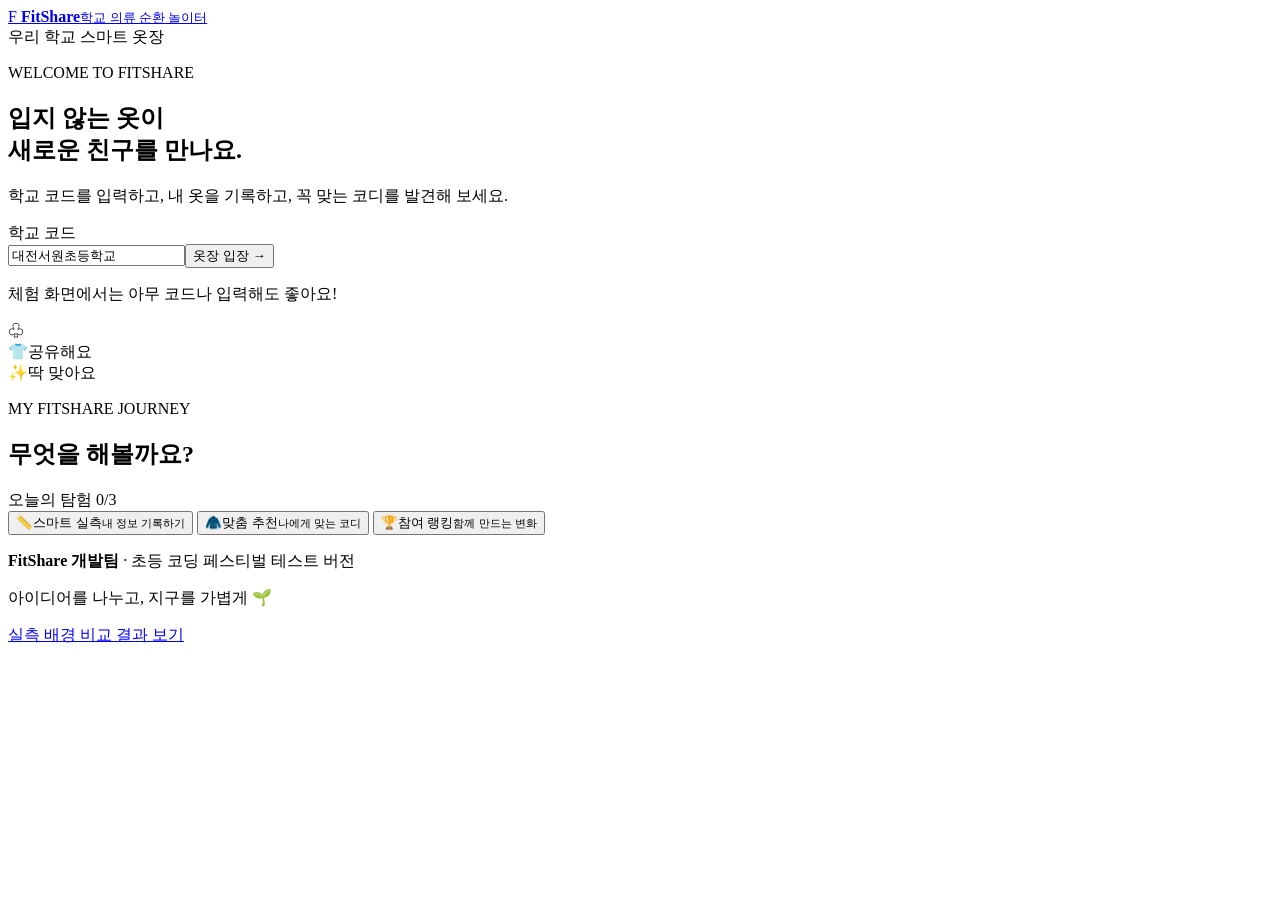
==== index.html @ ef22b312 "feat: run the FitShare API on Vercel with Redis/Blob storage - api/index.py: Vercel entry that reuse" ====
<!doctype html>
<html lang="ko">
  <head>
    <meta charset="UTF-8" />
    <meta name="viewport" content="width=device-width, initial-scale=1.0" />
    <meta name="description" content="학교 의류 자원 순환을 돕는 FitShare 공통 화면" />
    <title>FitShare | 함께 입고, 함께 나누는 스마트 옷장</title>
    <link rel="stylesheet" href="css/styles.css?v=auth-2" />
    <link rel="stylesheet" href="css/measurement.css?v=school-closet-2" />
    <script src="/js/vercel-fetch.js"></script>
  </head>
  <body>
    <div class="app-shell">
      <header class="site-header">
        <a class="brand" href="index.html" aria-label="FitShare 홈">
          <span class="brand-mark" aria-hidden="true">F</span>
          <span><strong>FitShare</strong><small>학교 의류 순환 놀이터</small></span>
        </a>
        <div class="header-badge"><span class="status-dot"></span> 우리 학교 스마트 옷장</div>
        <div id="user-box" class="user-box" hidden><button id="user-name" class="user-name" type="button" title="내페이지 열기" hidden></button><button id="logout-button" type="button">로그아웃</button></div>
      </header>

      <section id="auth-panel" class="auth-panel" aria-labelledby="auth-title" hidden>
        <p class="eyebrow">WELCOME TO FITSHARE</p>
        <h1 id="auth-title">먼저 로그인해 주세요</h1>
        <p class="auth-help">옷을 올리고, 예약하고, 점수를 주고받으려면 내 계정이 필요해요. 처음이면 회원가입을 눌러 주세요.</p>
        <div class="auth-tabs" role="tablist">
          <button id="auth-tab-login" type="button" role="tab" aria-selected="true">로그인</button>
          <button id="auth-tab-signup" type="button" role="tab" aria-selected="false">회원가입</button>
        </div>
        <form id="auth-form" autocomplete="on">
          <label>아이디<input id="auth-username" name="username" maxlength="200" autocomplete="username" placeholder="아이디 (아무 글자나 OK)" required></label>
          <label id="auth-name-row" hidden>이름(별명)<input id="auth-name" name="name" maxlength="200" autocomplete="nickname" placeholder="친구들에게 보이는 이름"></label>
          <label id="auth-role-row" hidden>계정 종류<select id="auth-role" name="role"><option value="student">학생</option><option value="teacher">선생님</option></select></label>
          <label id="auth-teacher-code-row" hidden>선생님 인증 코드<input id="auth-teacher-code" name="teacherCode" type="password" maxlength="200" autocomplete="off" placeholder="선생님 인증 코드를 입력해 주세요"></label>
          <label>비밀번호<input id="auth-password" name="password" type="password" maxlength="200" autocomplete="current-password" placeholder="비밀번호" required></label>
          <button id="auth-submit" class="primary-action" type="submit">로그인</button>
          <p id="auth-message" class="auth-message" role="status" aria-live="polite"></p>
        </form>
      </section>

      <main id="app-main">
        <section class="hero" aria-labelledby="hero-title">
          <div class="hero-copy">
            <p class="eyebrow">WELCOME TO FITSHARE</p>
            <h1 id="hero-title">입지 않는 옷이<br /><span>새로운 친구</span>를 만나요.</h1>
            <p class="hero-text">학교 코드를 입력하고, 내 옷을 기록하고, 꼭 맞는 코디를 발견해 보세요.</p>
            <div class="school-entry" aria-label="학교 스마트 옷장 입장">
              <label for="school-code">학교 코드</label>
              <div class="entry-row"><input id="school-code" value="대전서원초등학교" maxlength="30" autocomplete="off" placeholder="예: 대전서원초등학교" /><button id="enter-button" type="button">옷장 입장 <span aria-hidden="true">→</span></button></div>
              <p id="entry-message" class="helper-text" role="status" aria-live="polite">체험 화면에서는 아무 코드나 입력해도 좋아요!</p>
              <a id="entry-action" class="entry-action" href="measure/register.html" hidden>옷 등록 시작하기 <span aria-hidden="true">→</span></a>
            </div>
          </div>
          <div class="hero-art" aria-hidden="true"><div class="sun"></div><div class="hanger">♧</div><div class="floating-card card-one">👕<span>공유해요</span></div><div class="floating-card card-two">✨<span>딱 맞아요</span></div></div>
        </section>

        <section id="school-closet" class="school-closet" aria-labelledby="school-closet-title" hidden>
          <div class="school-closet-heading">
            <div><p class="eyebrow">SCHOOL CLOSET</p><h2 id="school-closet-title">우리 학교에 등록된 옷</h2></div>
            <a href="measure/register.html">옷 등록하기 <span aria-hidden="true">→</span></a>
          </div>
          <p id="school-closet-status" class="school-closet-status" role="status" aria-live="polite">등록한 옷을 불러오고 있어요.</p>
          <div id="school-closet-list" class="school-closet-list"></div>
          <nav id="school-closet-pages" class="closet-pagination" aria-label="옷장 페이지"></nav>
        </section>

        <section class="workspace" aria-labelledby="workspace-title">
          <div class="section-heading"><div><p class="eyebrow">MY FITSHARE JOURNEY</p><h2 id="workspace-title">무엇을 해볼까요?</h2></div><span class="progress-pill">오늘의 탐험 0/3</span></div>
          <nav class="tabs" aria-label="FitShare 기능 선택">
            <button class="tab is-active" data-tab="measurement" type="button"><span class="tab-icon">📏</span><span>스마트 실측<small>내 정보 기록하기</small></span></button>
            <button class="tab" data-tab="recommendation" type="button"><span class="tab-icon">🧥</span><span>맞춤 추천<small>나에게 맞는 코디</small></span></button>
            <button class="tab" data-tab="ranking" type="button"><span class="tab-icon">🏆</span><span>참여 랭킹<small>함께 만드는 변화</small></span></button>
          </nav>
          <div id="module-root" class="module-root" tabindex="-1" aria-live="polite"></div>
        </section>
      </main>

      <footer class="site-footer"><p><strong>FitShare 개발팀</strong> · 초등 코딩 페스티벌 테스트 버전</p><p>아이디어를 나누고, 지구를 가볍게 🌱</p><p><a href="measure-dataset.html">실측 배경 비교 결과 보기</a></p></footer>
    </div>
    <script type="module" src="js/app.js?v=profile-2"></script>
  </body>
</html>
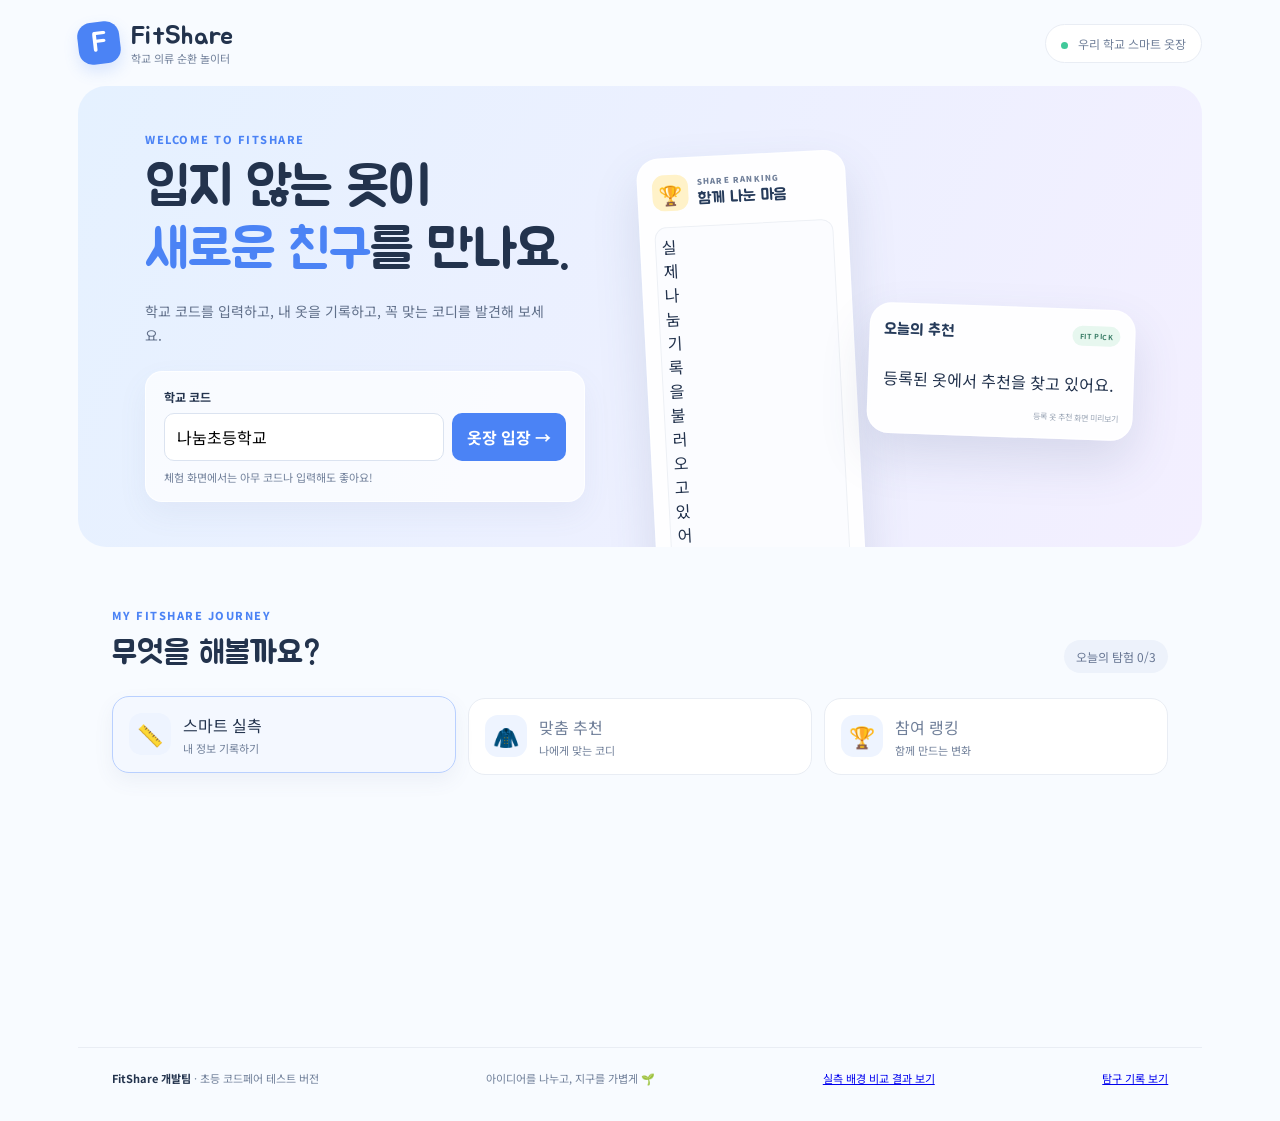
==== commit 8ed08bee: "Merge yunchae updates while preserving Vercel integrations" ====
--- a/index.html
+++ b/index.html
@@ -5,8 +5,8 @@
     <meta name="viewport" content="width=device-width, initial-scale=1.0" />
     <meta name="description" content="학교 의류 자원 순환을 돕는 FitShare 공통 화면" />
     <title>FitShare | 함께 입고, 함께 나누는 스마트 옷장</title>
-    <link rel="stylesheet" href="css/styles.css?v=auth-2" />
-    <link rel="stylesheet" href="css/measurement.css?v=school-closet-2" />
+    <link rel="stylesheet" href="css/styles.css?v=hero-live-3" />
+    <link rel="stylesheet" href="css/measurement.css?v=garment-codes-1" />
     <script src="/js/vercel-fetch.js"></script>
   </head>
   <body>
@@ -17,7 +17,7 @@
           <span><strong>FitShare</strong><small>학교 의류 순환 놀이터</small></span>
         </a>
         <div class="header-badge"><span class="status-dot"></span> 우리 학교 스마트 옷장</div>
-        <div id="user-box" class="user-box" hidden><button id="user-name" class="user-name" type="button" title="내페이지 열기" hidden></button><button id="logout-button" type="button">로그아웃</button></div>
+        <div id="user-box" class="user-box" hidden><button id="today-sharing-button" class="today-sharing-nav" type="button" hidden>📦 오늘의 나눔</button><button id="user-name" class="user-name" type="button" title="내페이지 열기" hidden></button><button id="logout-button" type="button">로그아웃</button></div>
       </header>
 
       <section id="auth-panel" class="auth-panel" aria-labelledby="auth-title" hidden>
@@ -47,18 +47,37 @@
             <p class="hero-text">학교 코드를 입력하고, 내 옷을 기록하고, 꼭 맞는 코디를 발견해 보세요.</p>
             <div class="school-entry" aria-label="학교 스마트 옷장 입장">
               <label for="school-code">학교 코드</label>
-              <div class="entry-row"><input id="school-code" value="대전서원초등학교" maxlength="30" autocomplete="off" placeholder="예: 대전서원초등학교" /><button id="enter-button" type="button">옷장 입장 <span aria-hidden="true">→</span></button></div>
+              <div class="entry-row"><input id="school-code" value="나눔초등학교" maxlength="30" autocomplete="off" placeholder="예: 나눔초등학교" /><button id="enter-button" type="button">옷장 입장 <span aria-hidden="true">→</span></button></div>
               <p id="entry-message" class="helper-text" role="status" aria-live="polite">체험 화면에서는 아무 코드나 입력해도 좋아요!</p>
               <a id="entry-action" class="entry-action" href="measure/register.html" hidden>옷 등록 시작하기 <span aria-hidden="true">→</span></a>
             </div>
           </div>
-          <div class="hero-art" aria-hidden="true"><div class="sun"></div><div class="hanger">♧</div><div class="floating-card card-one">👕<span>공유해요</span></div><div class="floating-card card-two">✨<span>딱 맞아요</span></div></div>
+          <div class="hero-art" aria-label="참여 랭킹과 추천 옷 미리보기">
+            <a class="hero-preview-link" href="#workspace-title" data-open-tab="ranking" aria-label="함께 나눈 마음 랭킹 페이지 열기">
+            <section class="hero-ranking-preview" aria-label="실제 참여 랭킹">
+              <div class="hero-preview-heading"><span class="hero-preview-icon" aria-hidden="true">🏆</span><div><p>SHARE RANKING</p><h2>함께 나눈 마음</h2></div></div>
+              <ol class="hero-rank-list" id="hero-rank-list" aria-live="polite" aria-busy="true"><li>&#49892;&#51228; &#45208;&#45588; &#44592;&#47197;&#51012; &#48520;&#47084;&#50724;&#44256; &#51080;&#50612;&#50836;.</li></ol>
+              <span class="hero-preview-note">랭킹 화면 미리보기</span>
+            </section>
+            </a>
+            <a class="hero-preview-link" href="#workspace-title" data-open-tab="recommendation" aria-label="오늘의 추천 페이지 열기">
+            <section class="hero-garment-preview" aria-label="실제 등록 옷 추천">
+              <div class="hero-garment-heading"><span>오늘의 추천</span><b>FIT PICK</b></div>
+              <div class="hero-garment-list" id="hero-garment-list" aria-label="세로로 나열한 추천 옷" aria-live="polite" aria-busy="true"><p>&#46321;&#47197;&#46108; &#50743;&#50640;&#49436; &#52628;&#52380;&#51012; &#52286;&#44256; &#51080;&#50612;&#50836;.</p></div>
+              <span class="hero-preview-note">등록 옷 추천 화면 미리보기</span>
+            </section>
+            </a>
+          </div>
         </section>
 
         <section id="school-closet" class="school-closet" aria-labelledby="school-closet-title" hidden>
           <div class="school-closet-heading">
             <div><p class="eyebrow">SCHOOL CLOSET</p><h2 id="school-closet-title">우리 학교에 등록된 옷</h2></div>
             <a href="measure/register.html">옷 등록하기 <span aria-hidden="true">→</span></a>
+          </div>
+          <div class="school-closet-filters" role="group" aria-label="옷장 보기 방식">
+            <button type="button" data-closet-filter="available" aria-pressed="false">나눔 가능한 옷만 보기</button>
+            <button type="button" data-closet-filter="all" aria-pressed="true">모두 보기</button>
           </div>
           <p id="school-closet-status" class="school-closet-status" role="status" aria-live="polite">등록한 옷을 불러오고 있어요.</p>
           <div id="school-closet-list" class="school-closet-list"></div>
@@ -76,8 +95,8 @@
         </section>
       </main>
 
-      <footer class="site-footer"><p><strong>FitShare 개발팀</strong> · 초등 코딩 페스티벌 테스트 버전</p><p>아이디어를 나누고, 지구를 가볍게 🌱</p><p><a href="measure-dataset.html">실측 배경 비교 결과 보기</a></p></footer>
+      <footer class="site-footer"><p><strong>FitShare 개발팀</strong> · 초등 코드페어 테스트 버전</p><p>아이디어를 나누고, 지구를 가볍게 🌱</p><p><a href="measure-dataset.html">실측 배경 비교 결과 보기</a></p><p><a href="docs/index.html">탐구 기록 보기</a></p></footer>
     </div>
-    <script type="module" src="js/app.js?v=profile-2"></script>
+    <script type="module" src="js/app.js?v=garment-codes-3"></script>
   </body>
 </html>
--- a/css/styles.css
+++ b/css/styles.css
@@ -0,0 +1,180 @@
+@import url('https://fonts.googleapis.com/css2?family=Jua&family=Noto+Sans+KR:wght@400;500;700;800&display=swap');
+
+:root { --ink:#23334d; --muted:#71809a; --blue:#4b83f5; --mint:#c9f5e8; --yellow:#ffe29a; --lavender:#e5ddff; --line:#e9edf4; --white:#fff; }
+* { box-sizing:border-box; }
+body { margin:0; color:var(--ink); background:#f8fbff; font-family:'Noto Sans KR',sans-serif; }
+button,input { font:inherit; }
+button { cursor:pointer; }
+.app-shell { max-width:1180px; margin:0 auto; padding:0 28px; }
+.site-header { height:86px; display:flex; align-items:center; justify-content:space-between; }
+.brand { display:flex; gap:11px; align-items:center; color:var(--ink); text-decoration:none; }
+.brand-mark { display:grid; place-items:center; width:42px; height:42px; border-radius:14px; color:#fff; background:var(--blue); font:28px 'Jua'; transform:rotate(-7deg); box-shadow:0 7px 15px #4b83f52e; }
+.brand strong { display:block; font:26px 'Jua'; letter-spacing:.3px; }.brand small { display:block; color:var(--muted); font-size:11px; margin-top:-3px; }
+.header-badge { padding:10px 15px; border:1px solid var(--line); border-radius:999px; color:var(--muted); background:#fff; font-size:12px; }.status-dot { display:inline-block; width:7px; height:7px; margin-right:7px; border-radius:50%; background:#41c99a; }
+.hero { display:grid; grid-template-columns:1.06fr .94fr; min-height:430px; align-items:center; padding:45px 6%; overflow:hidden; border-radius:28px; background:linear-gradient(115deg,#e5f1ff,#f3efff); }
+.eyebrow { margin:0 0 10px; color:var(--blue); font-size:11px; font-weight:800; letter-spacing:1.5px; }.hero h1 { margin:0; font:54px/1.16 'Jua'; letter-spacing:-1px; }.hero h1 span { color:var(--blue); }.hero-text { max-width:400px; margin:18px 0 23px; color:#61708a; line-height:1.7; font-size:14px; }
+.school-entry { max-width:440px; padding:16px 18px; border:1px solid #ffffffcc; border-radius:17px; background:#ffffffb8; box-shadow:0 12px 30px #6678a212; }.school-entry label { display:block; margin-bottom:8px; font-size:12px; font-weight:700; }.entry-row { display:flex; gap:8px; }.entry-row input { min-width:0; flex:1; border:1px solid #dbe3f0; border-radius:10px; padding:11px 12px; outline-color:var(--blue); background:#fff; }.entry-row button { border:0; border-radius:10px; padding:0 15px; color:#fff; background:var(--blue); font-weight:700; }.helper-text { margin:8px 0 0; color:var(--muted); font-size:11px; }
+.hero-art { position:relative; height:300px; }.sun { position:absolute; right:15%; top:9%; width:205px; height:205px; border-radius:50%; background:var(--yellow); }.hanger { position:absolute; z-index:1; right:23%; top:19%; color:#506a92; font-size:180px; line-height:1; transform:rotate(12deg); }.floating-card { position:absolute; z-index:2; display:flex; gap:8px; align-items:center; padding:11px 15px; border-radius:14px; background:#fff; box-shadow:0 12px 24px #52658c2e; font-size:21px; }.floating-card span { color:var(--ink); font-size:12px; font-weight:700; }.card-one { top:19%; left:4%; transform:rotate(-8deg); }.card-two { right:3%; bottom:15%; transform:rotate(7deg); }
+.workspace { padding:60px 3% 45px; }.section-heading { display:flex; justify-content:space-between; align-items:end; }.section-heading h2 { margin:0; font:32px 'Jua'; }.progress-pill { padding:8px 12px; border-radius:999px; color:#677693; background:#edf2fb; font-size:12px; }.tabs { display:grid; grid-template-columns:repeat(3,1fr); gap:12px; margin:25px 0 17px; }.tab { display:flex; gap:12px; align-items:center; text-align:left; padding:16px; border:1px solid var(--line); border-radius:17px; color:var(--muted); background:#fff; transition:.2s; }.tab:hover,.tab.is-active { border-color:#b9d0ff; color:var(--ink); box-shadow:0 8px 20px #52658c12; transform:translateY(-2px); }.tab.is-active { background:#f4f8ff; }.tab-icon { display:grid; place-items:center; width:42px; height:42px; border-radius:13px; background:#eef4ff; font-size:21px; }.tab small { display:block; margin-top:3px; color:var(--muted); font-size:11px; font-weight:400; }.module-root { min-height:210px; }.module-card { display:flex; align-items:center; gap:22px; padding:28px; border-radius:20px; background:#fff; border:1px solid var(--line); }.module-emoji { display:grid; place-items:center; flex:none; width:70px; height:70px; border-radius:22px; font-size:34px; background:var(--mint); }.module-card h3 { margin:0 0 7px; font:24px 'Jua'; }.module-card p { margin:0; color:var(--muted); font-size:13px; line-height:1.65; }.module-tag { display:inline-block; margin-top:13px; padding:5px 9px; border-radius:7px; color:#438772; background:#e9faf5; font-size:11px; font-weight:700; }
+.site-footer { display:flex; justify-content:space-between; padding:22px 3% 35px; border-top:1px solid var(--line); color:var(--muted); font-size:11px; }.site-footer p { margin:0; }.site-footer strong { color:var(--ink); }
+.recommendation-panel { padding:24px; border:1px solid var(--line); border-radius:20px; background:#fff; }.recommendation-intro { display:flex; align-items:center; gap:18px; }.recommendation-intro .module-emoji { width:60px; height:60px; }.recommendation-intro h3 { margin:0 0 5px; font:24px 'Jua'; }.recommendation-intro p { margin:0; color:var(--muted); font-size:13px; line-height:1.5; }.recommendation-filters { display:grid; grid-template-columns:repeat(4,1fr); gap:10px; margin:23px 0 21px; padding:15px; border-radius:14px; background:#f7f9fd; }.recommendation-filters label { color:var(--muted); font-size:11px; font-weight:700; }.recommendation-filters select { display:block; width:100%; margin-top:6px; padding:9px 8px; border:1px solid #dce5f2; border-radius:9px; color:var(--ink); background:#fff; font-size:12px; }.recommendation-heading { display:flex; align-items:baseline; justify-content:space-between; margin-bottom:11px; }.recommendation-heading h4 { margin:0; font:19px 'Jua'; }.recommendation-heading h4 span { color:var(--blue); font:12px 'Noto Sans KR'; }.recommendation-heading p { margin:0; color:var(--muted); font-size:11px; }.recommendation-list { display:grid; grid-template-columns:repeat(3,1fr); gap:10px; }.recommendation-card { display:flex; flex-direction:column; padding:14px; border:1px solid #edf0f5; border-radius:15px; background:#fbfcff; }.clothing-icon { display:grid; place-items:center; width:50px; height:50px; margin-bottom:10px; border-radius:15px; background:var(--lavender); font-size:27px; }.clothing-title { display:flex; align-items:start; justify-content:space-between; gap:5px; }.clothing-title h5 { margin:0; font-size:13px; line-height:1.35; }.match-score { flex:none; padding:3px 6px; border-radius:6px; color:#427a68; background:#e4f8f0; font-size:10px; font-weight:800; }.clothing-info p { min-height:34px; margin:6px 0; color:var(--muted); font-size:11px; line-height:1.5; }.reason-list { display:flex; flex-direction:column; gap:3px; min-height:34px; color:#5685a7; font-size:10px; }.save-button { width:100%; margin-top:10px; padding:8px 5px; border:1px solid #c7d7f6; border-radius:8px; color:var(--blue); background:#fff; font-size:11px; font-weight:700; }.save-button.is-saved { border-color:#bfe8da; color:#368c71; background:#effbf7; }
+@media (max-width:700px) { .app-shell { padding:0 16px; }.site-header { height:72px; }.header-badge { display:none; }.hero { grid-template-columns:1fr; min-height:0; padding:35px 22px 25px; }.hero h1 { font-size:42px; }.hero-art { height:150px; margin-top:12px; }.sun { width:130px; height:130px; right:22%; }.hanger { top:0; right:28%; font-size:120px; }.floating-card { padding:8px 10px; font-size:16px; }.floating-card span { font-size:10px; }.card-one { top:10%; }.card-two { bottom:5%; }.workspace { padding:42px 0 28px; }.section-heading h2 { font-size:27px; }.tabs { gap:7px; }.tab { flex-direction:column; align-items:flex-start; padding:11px 8px; gap:7px; }.tab-icon { width:34px; height:34px; font-size:17px; }.tab span:last-child { font-size:12px; }.tab small { font-size:9px; }.module-card { align-items:flex-start; gap:13px; padding:20px; }.module-emoji { width:52px; height:52px; border-radius:16px; font-size:25px; }.module-card h3 { font-size:20px; }.module-card p { font-size:12px; }.site-footer { display:block; line-height:1.8; }.recommendation-panel { padding:16px; }.recommendation-intro { gap:11px; }.recommendation-intro .module-emoji { width:48px; height:48px; border-radius:15px; font-size:24px; }.recommendation-intro h3 { font-size:20px; }.recommendation-intro p { font-size:11px; }.recommendation-filters { grid-template-columns:repeat(2,1fr); margin:17px 0; padding:11px; }.recommendation-heading { display:block; }.recommendation-heading p { margin-top:4px; }.recommendation-list { grid-template-columns:1fr; }.recommendation-card { flex-direction:row; gap:11px; }.clothing-icon { flex:none; margin:0; }.clothing-info { min-width:0; flex:1; }.clothing-info p { min-height:0; }.reason-list { min-height:0; } }
+
+/* 학교에 입장하면 모듈을 바로 볼 수 있게 소개 영역을 줄입니다. */
+.app-shell.is-entered .hero { min-height:250px; padding-top:28px; padding-bottom:28px; }
+.app-shell.is-entered .hero-art { display:none; }
+.entry-action { display:inline-flex; align-items:center; gap:8px; margin-top:8px; padding:11px 15px; border-radius:10px; color:#fff; background:var(--blue); text-decoration:none; font-size:13px; font-weight:800; }
+.entry-action[hidden] { display:none; }
+.entry-action:hover { background:#356de3; }
+.recommendation-filters { grid-template-columns:repeat(5,1fr); }
+.recommendation-empty { margin:0; padding:28px 12px; border-radius:12px; color:var(--muted); background:#f7f9fd; text-align:center; font-size:12px; }
+@media (max-width:700px) { .recommendation-filters { grid-template-columns:repeat(2,1fr); } }
+
+.user-box { display:flex; align-items:center; gap:8px; font-size:13px; font-weight:800; }
+.user-box[hidden] { display:none; }
+.user-box button { border:1px solid #dbe3f0; border-radius:999px; padding:6px 12px; background:#fff; font-weight:700; cursor:pointer; }
+.auth-panel { max-width:440px; margin:40px auto; padding:28px 24px; border:1px solid #dbe3f0; border-radius:20px; background:#fff; box-shadow:0 12px 30px #6678a212; }
+.auth-panel[hidden] { display:none; }
+.auth-panel h1 { margin:4px 0 8px; font-size:26px; }
+.auth-help { margin:0 0 16px; color:var(--muted); font-size:13px; }
+.auth-tabs { display:flex; gap:6px; margin-bottom:14px; }
+.auth-tabs button { flex:1; border:1px solid #dbe3f0; border-radius:10px; padding:10px; background:#f4f7fc; font-weight:800; cursor:pointer; }
+.auth-tabs button[aria-selected="true"] { color:#fff; background:var(--blue); border-color:var(--blue); }
+#auth-form { display:flex; flex-direction:column; gap:12px; }
+#auth-form label { display:flex; flex-direction:column; gap:5px; font-size:12px; font-weight:700; }
+#auth-form label[hidden] { display:none; }
+#auth-form input { border:1px solid #dbe3f0; border-radius:10px; padding:11px 12px; font-size:14px; outline-color:var(--blue); }
+#auth-form .primary-action { border:0; border-radius:10px; padding:12px; color:#fff; background:var(--blue); font-weight:800; cursor:pointer; }
+.auth-message { min-height:1.2em; margin:0; color:#368c71; font-size:12px; font-weight:700; }
+.auth-message.is-error { color:#c0392b; }
+.user-name { border:0; background:none; color:var(--ink); font-size:13px; font-weight:800; cursor:pointer; text-decoration:underline dotted; }
+.user-name[hidden] { display:none; }
+.recommendation-card .clothing-icon { display:block; width:100%; height:180px; flex:none; margin:0 0 14px; overflow:hidden; border-radius:12px; background:#f0f2f5; }
+.recommendation-card .clothing-photo { display:block; width:100%; height:100%; object-fit:contain; }
+.recommendation-card .clothing-info { display:flex; flex:1; flex-direction:column; min-width:0; }
+.recommendation-card .clothing-title h5 { min-width:0; overflow-wrap:anywhere; }
+.recommendation-card .save-button { margin-top:auto; }
+.recommendation-card .reason-list { margin-bottom:12px; }
+.recommendation-heading { gap:10px; flex-wrap:wrap; }
+@media (max-width:700px) {
+  .recommendation-card .clothing-icon { width:88px; height:116px; margin:0; }
+  .recommendation-card .clothing-info { gap:4px; }
+}
+.recommendation-advanced { margin:0 0 20px; padding:14px; border:1px solid var(--line); border-radius:12px; }
+.recommendation-advanced summary { cursor:pointer; color:var(--ink); font-size:13px; font-weight:700; }
+.recommendation-advanced p, .outfit-section > p { color:var(--muted); font-size:12px; line-height:1.6; }
+.recommendation-filters input { display:block; width:100%; min-width:0; margin-top:6px; padding:9px 8px; border:1px solid #dce5f2; border-radius:9px; color:var(--ink); background:#fff; font-size:12px; }
+.recommendation-card.is-selected { border-color:var(--blue); box-shadow:0 0 0 2px #4b83f51a; }
+.outfit-select { width:100%; margin-top:auto; padding:10px 8px; border:0; border-radius:9px; color:#fff; background:var(--blue); font-size:12px; font-weight:700; }
+.outfit-select[aria-pressed="true"] { background:#264fa8; }
+.recommendation-card .save-button { margin-top:8px; }
+.recommendation-card .recommendation-actions { display:grid; gap:10px; min-width:0; margin-top:auto; }
+.recommendation-card .recommendation-actions > button { width:100%; min-height:44px; margin:0; line-height:1.4; white-space:normal; overflow-wrap:anywhere; }
+.outfit-section { margin-top:28px; padding-top:22px; border-top:1px solid var(--line); }
+.outfit-section h4 { margin:0; font-size:18px; }
+.outfit-section .recommendation-filters { grid-template-columns:repeat(2,minmax(0,1fr)); }
+.outfit-list { display:grid; grid-template-columns:repeat(3,minmax(0,1fr)); gap:14px; }
+.outfit-card { min-width:0; padding:14px; border:1px solid var(--line); border-radius:14px; background:#fbfcff; }
+.outfit-card-title { display:flex; align-items:center; justify-content:space-between; gap:8px; margin-bottom:12px; }
+.outfit-card-title h5 { margin:0; font-size:13px; }
+.outfit-pair { display:grid; grid-template-columns:repeat(2,minmax(0,1fr)); gap:10px; margin-bottom:14px; }
+.outfit-pair figure { min-width:0; margin:0; }
+.outfit-pair img { display:block; width:100%; height:155px; object-fit:contain; border-radius:10px; background:#f0f2f5; }
+.outfit-pair figcaption { margin-top:8px; font-size:11px; overflow-wrap:anywhere; }
+.outfit-pair figcaption span, .outfit-pair figcaption small { display:block; margin-top:4px; color:var(--muted); }
+@media (max-width:900px) { .outfit-list { grid-template-columns:1fr; } }
+@media (max-width:700px) { .recommendation-advanced .recommendation-filters { padding:8px; }.outfit-section .recommendation-filters { grid-template-columns:1fr; } }
+.garment-metadata-grid { display:grid; grid-template-columns:repeat(auto-fit,minmax(145px,1fr)); gap:12px; margin:14px 0; }
+.garment-metadata-grid label { display:flex; flex-direction:column; gap:6px; min-width:0; color:var(--ink); font-size:13px; }
+.garment-metadata-grid select { width:100%; min-width:0; padding:10px; border:1px solid #dce5f2; border-radius:9px; color:var(--ink); background:#fff; }
+.metadata-source, .metadata-help { color:var(--muted); font-size:11px; line-height:1.6; }
+#registration-metadata fieldset, .closet-edit-fields section fieldset { display:flex; flex-wrap:wrap; gap:12px; padding:14px; border:1px solid var(--line); border-radius:10px; }
+#registration-metadata fieldset label, .closet-edit-fields section fieldset label { display:flex; flex-direction:row; align-items:center; gap:5px; }
+.closet-edit-fields > section { grid-column:1/-1; }
+#registration-metadata fieldset input[type="checkbox"], .closet-edit-fields section fieldset input[type="checkbox"] { width:18px; height:18px; min-height:0; padding:0; flex:none; accent-color:var(--blue); }
+.clothing-wishes { margin: 20px 0; padding: 20px; border: 1px solid #cfdbef; border-radius: 18px; background: #f7faff; overflow-wrap: anywhere; }
+.clothing-wishes h4 { margin-top: 0; }
+.clothing-wishes [data-wish-count] { color: #3167c8; font-size: .85em; }
+.clothing-wish { margin-top: 14px; padding: 16px; border-radius: 12px; background: white; border: 1px solid #dce5f4; }
+.clothing-wish-heading { display: flex; flex-wrap: wrap; gap: 12px; align-items: center; justify-content: space-between; }
+.clothing-wish .save-button { width: auto; padding: 8px 14px; }
+.clothing-wish-link { background: none; border: 0; padding: 6px 0; color: #2459b7; text-decoration: underline; cursor: pointer; font: inherit; }
+.clothing-wish ul { padding-left: 22px; }
+.virtual-tryon { width: min(1100px, calc(100% - 24px)); max-height: 94dvh; margin: auto; padding: 22px; border: 1px solid #d7e2f1; border-radius: 20px; color: #243950; background: #fff; overflow-y: auto; }
+.virtual-tryon::backdrop { background: #14243bcc; }
+.tryon-header { display: flex; align-items: center; justify-content: space-between; gap: 14px; }
+.tryon-header h3 { margin: 0; font-size: 22px; }
+.virtual-tryon p { line-height: 1.6; }
+.tryon-stage { position: relative; background: #142033; border-radius: 14px; overflow: hidden; }
+.tryon-stage canvas { display: block; width: 100%; height: min(49vh, 540px); object-fit: contain; }
+.tryon-stage [data-hint] { margin: 0; padding: 10px 12px; color: white; background: #172840; text-align: center; }
+.tryon-actions { display: flex; gap: 10px; flex-wrap: wrap; margin: 12px 0; }
+.virtual-tryon button { padding: 9px 14px; border: 1px solid #c9d8ef; border-radius: 10px; background: #f5f8ff; color: #2456b0; font: inherit; cursor: pointer; }
+.virtual-tryon button:disabled { opacity: .5; cursor: default; }
+.tryon-controls { display: grid; grid-template-columns: repeat(auto-fit, minmax(150px, 1fr)); gap: 12px; }
+.tryon-controls label { display: flex; flex-direction: column; gap: 6px; min-width: 0; }
+.tryon-controls select { width: 100%; max-width: 100%; padding: 8px; }
+.tryon-controls input[type=range] { width: 100%; }
+.tryon-note { font-size: 14px; color: #62748c; }
+.virtual-tryon :focus-visible { outline: 3px solid #4c7bdf; outline-offset: 3px; }
+@media (max-width: 500px) { .virtual-tryon { padding: 14px; } .tryon-header h3 { font-size: 18px; } .tryon-controls { grid-template-columns: repeat(2, minmax(0, 1fr)); } }
+
+/* Landing showcase: a compact ranking preview beside vertically stacked clothing picks. */
+.hero { grid-template-columns:minmax(0,1fr) minmax(0,1.05fr); gap:clamp(18px,3vw,38px); }
+.hero-art { display:grid; grid-template-columns:minmax(0,.88fr) minmax(0,1.12fr); align-items:center; gap:12px; height:340px; }
+.hero-preview-link { display:block; min-width:0; border-radius:22px; color:inherit; text-decoration:none; }
+.hero-preview-link:focus-visible { outline:3px solid #edaa32; outline-offset:4px; }
+.hero-ranking-preview,.hero-garment-preview { position:relative; min-width:0; padding:16px 14px; border:1px solid #ffffffd9; border-radius:22px; background:#ffffffed; box-shadow:0 22px 48px #40547d26; }
+.hero-ranking-preview { z-index:1; transform:rotate(-3deg) translateY(8px); }
+.hero-garment-preview { z-index:2; transform:rotate(2deg) translateY(-5px); }
+.hero-preview-heading { display:flex; align-items:center; gap:9px; }
+.hero-preview-icon { display:grid; place-items:center; flex:none; width:36px; height:36px; border-radius:12px; background:#fff2c9; font-size:19px; }
+.hero-preview-heading p { margin:0 0 2px; color:#71809a; font-size:8px; font-weight:900; letter-spacing:1.2px; }
+.hero-preview-heading h2 { margin:0; color:#263b5a; font:16px 'Jua'; white-space:nowrap; }
+.hero-rank-list { display:grid; gap:7px; margin:16px 0 12px; padding:0; list-style:none; }
+.hero-rank-list li { display:grid; grid-template-columns:23px 29px minmax(0,1fr) auto; align-items:center; gap:5px; min-width:0; padding:7px 6px; border:1px solid #edf0f5; border-radius:12px; background:#fbfcff; }
+.hero-rank-list li.is-first { border-color:#f3dda0; background:linear-gradient(110deg,#fff8e5,#fff); }
+.hero-rank-place { display:grid; place-items:center; width:22px; height:22px; border-radius:8px; color:#5d6c85; background:#edf1f7; font-size:11px; font-weight:900; }
+.hero-rank-list .is-first .hero-rank-place { color:#875d00; background:#ffe6a1; }
+.hero-rank-face { display:grid; place-items:center; width:28px; height:28px; border-radius:50%; background:#f1f5fc; font-size:16px; }
+.hero-rank-list li > span:nth-child(3),.hero-garment-copy { display:flex; flex-direction:column; min-width:0; gap:2px; }
+.hero-rank-list strong,.hero-garment-copy strong { overflow:hidden; color:#33445f; font-size:10px; text-overflow:ellipsis; white-space:nowrap; }
+.hero-rank-list small,.hero-garment-copy small { overflow:hidden; color:#8390a3; font-size:8px; text-overflow:ellipsis; white-space:nowrap; }
+.hero-rank-list li > b { color:#6e7f9b; font-size:8px; white-space:nowrap; }
+.hero-rank-list .is-first > b { color:#b58114; }
+.hero-preview-note { display:block; color:#9aa5b5; font-size:8px; text-align:right; }
+.hero-garment-heading { display:flex; align-items:center; justify-content:space-between; gap:6px; margin-bottom:10px; }
+.hero-garment-heading > span { color:#263b5a; font:16px 'Jua'; }
+.hero-garment-heading > b { padding:5px 7px; border-radius:999px; color:#387b65; background:#e7f7ef; font-size:7px; letter-spacing:.6px; }
+.hero-garment-list { display:grid; gap:8px; }
+.hero-garment-item { display:flex; align-items:center; gap:7px; min-width:0; padding:7px 6px; border:1px solid #edf0f5; border-radius:13px; background:#fff; }
+.hero-garment-art { display:grid; place-items:center; flex:none; width:43px; height:51px; border-radius:10px; font-size:24px; }
+.hero-garment-art img { width:100%; height:100%; border-radius:inherit; object-fit:cover; }
+.hero-garment-art.is-blue { background:linear-gradient(145deg,#dceeff,#eef6ff); }
+.hero-garment-art.is-lilac { background:linear-gradient(145deg,#eee5ff,#f8f4ff); }
+.hero-garment-art.is-peach { background:linear-gradient(145deg,#ffe5d9,#fff4ed); }
+.hero-pick-mark { flex:none; padding:4px 5px; border-radius:999px; color:#347960; background:#e9f7ef; font-size:7px; font-weight:900; }
+.app-shell.is-entered .hero { min-height:380px; }
+.app-shell.is-entered .hero-art { display:grid; height:340px; margin:0; }
+@media(max-width:900px) {
+  .hero { grid-template-columns:minmax(0,1fr) minmax(0,1fr); gap:16px; padding-right:4%; padding-left:4%; }
+  .hero-art { grid-template-columns:minmax(0,.88fr) minmax(0,1.12fr); gap:8px; }
+  .hero-ranking-preview,.hero-garment-preview { padding:13px 10px; }
+  .hero-rank-list li { grid-template-columns:21px 25px minmax(0,1fr); gap:4px; }
+  .hero-rank-list li > b { display:none; }
+  .hero-garment-art { width:37px; height:46px; }
+}
+@media(max-width:700px) {
+  .hero { grid-template-columns:1fr; gap:12px; }
+  .hero-art,.app-shell.is-entered .hero-art { grid-template-columns:1fr; height:auto; min-height:0; gap:11px; margin-top:12px; }
+  .hero-ranking-preview,.hero-garment-preview { transform:none; padding:15px; }
+  .hero-rank-list { grid-template-columns:repeat(3,minmax(0,1fr)); gap:6px; margin:12px 0 8px; }
+  .hero-rank-list li { grid-template-columns:22px minmax(0,1fr); gap:5px; padding:8px 6px; }
+  .hero-rank-face { display:none; }
+  .hero-rank-list li > span:nth-child(3) { grid-column:2; }
+  .hero-rank-list li > b { display:block; grid-column:2; justify-self:start; }
+  .hero-rank-list strong { font-size:9px; }
+  .hero-rank-list small { display:none; }
+  .hero-garment-list { grid-template-columns:1fr; }
+  .app-shell.is-entered .hero { min-height:0; }
+}
--- a/css/measurement.css
+++ b/css/measurement.css
@@ -0,0 +1,300 @@
+.measurement-page { min-height:100vh; background:#f4f8ff; }
+.measurement-shell { width:min(920px,100%); margin:0 auto; padding:0 20px 26px; }
+.measurement-header { display:flex; justify-content:space-between; align-items:center; gap:12px; min-height:70px; color:#71809a; font-size:12px; }
+.measurement-brand { color:#315fae; font-weight:800; text-decoration:none; }
+.measurement-panel { padding:clamp(20px,5vw,40px); border:1px solid #e7edf7; border-radius:24px; background:#fff; box-shadow:0 12px 30px #52658c0d; }
+.measurement-panel h1 { margin:5px 0 12px; font:clamp(30px,6vw,42px)/1.2 'Jua',sans-serif; }
+.measurement-panel h2 { margin:4px 0 8px; font:26px 'Jua',sans-serif; }
+.measurement-intro,.kid-help { color:#65738d; line-height:1.7; font-size:14px; }
+.kid-help { padding:13px 15px; border-radius:14px; background:#eef7ff; }
+.measurement-form { display:grid; gap:14px; margin-top:20px; }
+.measurement-form label,.garment-card label { display:grid; gap:6px; color:#4d5c75; font-size:13px; font-weight:700; }
+.measurement-form input,.garment-card input,.measure-input { width:100%; min-width:0; padding:12px; border:1px solid #d8e2f0; border-radius:11px; background:#fff; color:#23334d; }
+.primary-action,.secondary-action,.quiet-action { display:inline-flex; justify-content:center; align-items:center; gap:6px; min-height:44px; padding:10px 17px; border:0; border-radius:12px; color:#fff; background:#4b83f5; font-weight:800; text-decoration:none; }
+.secondary-action { border:1px solid #c9d8f1; color:#3d69b2; background:#fff; }
+.quiet-action { border:1px solid #e1e7f0; color:#63718a; background:#f9fbff; }
+.garment-list { display:grid; gap:10px; margin:18px 0; }
+.garment-card { display:grid; grid-template-columns:repeat(2,minmax(0,1fr)); gap:10px; padding:12px; border:1px solid #e9edf4; border-radius:14px; background:#fbfcff; }
+.garment-card .garment-name,.garment-card .garment-kind,.garment-card-heading,.garment-input-guide { grid-column:1/-1; }
+.garment-card-heading { margin:0; color:#294b78; font:21px 'Jua',sans-serif; }
+.garment-input-guide { min-width:0; padding:12px; border-radius:12px; background:#f3f8ff; }
+.garment-input-guide h3 { margin:0 0 5px; color:#294b78; font-size:14px; }
+.garment-input-guide .garment-example { margin:8px auto; background:#fff; }
+.garment-input-guide .measurement-guide { margin:8px 0 0; }
+.mat-order-picker { margin:18px 0; padding:14px; border:1px solid #e4eaf4; border-radius:14px; background:#fafcff; }
+.mat-order-picker h2 { margin:0 0 6px; font-size:20px; }
+.mat-order-list { display:grid; gap:8px; margin:12px 0 0; padding:0; list-style:none; counter-reset:none; }
+.mat-order-list li { display:flex; justify-content:space-between; align-items:center; gap:8px; padding:9px; border-radius:10px; background:#fff; }
+.mat-order-actions { display:flex; gap:6px; }
+.mat-order-actions .quiet-action { min-height:36px; padding:6px 10px; }
+.mat-order-actions .quiet-action:disabled { opacity:.4; }
+.garment-card select { width:100%; padding:12px; border:1px solid #d8e2f0; border-radius:11px; color:#23334d; background:#fff; }
+.step-topline { display:flex; justify-content:space-between; gap:10px; color:#4b83f5; font-size:13px; font-weight:800; }
+.progress-track { height:9px; margin:14px 0 22px; overflow:hidden; border-radius:99px; background:#e9eef7; }
+.progress-track span { display:block; height:100%; border-radius:99px; background:#5ac6a1; transition:width .2s; }
+.mat-card { display:grid; grid-template-columns:minmax(180px,.8fr) 1.2fr; gap:20px; align-items:center; margin:18px 0; padding:15px; border:1px solid #e4eaf4; border-radius:16px; background:#fafcff; }
+.mat-preview { display:grid; place-items:center; min-height:180px; overflow:hidden; border:2px solid #25364e; background-color:#fff; }
+.mat-preview[data-mat="M1"] { background-image:radial-gradient(#182238 1.5px,transparent 1.8px); background-size:18px 18px; }
+.mat-preview[data-mat="M2"] { background-image:linear-gradient(#ccd5e3 1px,transparent 1px),linear-gradient(90deg,#ccd5e3 1px,transparent 1px); background-size:18px 18px; }
+.mat-preview[data-mat="M3"],.mat-preview[data-mat="M4"] { background:repeating-conic-gradient(#182238 0 25%,#fff 0 50%) 50%/24px 24px; }
+.mat-preview span { padding:6px 10px; border-radius:8px; background:#ffffffdf; font-weight:900; }
+.mat-actions { display:flex; flex-wrap:wrap; gap:8px; margin-top:12px; }
+.dataset-shell { max-width:1100px; }
+.dataset-panel { margin-bottom:24px; }
+.dataset-toolbar { display:flex; justify-content:space-between; align-items:center; gap:12px; margin:20px 0 12px; color:#65738d; font-size:13px; }
+.dataset-toolbar p { margin:0; }
+.dataset-toolbar button:disabled { opacity:.55; }
+.dataset-summary { display:grid; grid-template-columns:repeat(4,minmax(0,1fr)); gap:10px; margin:16px 0 28px; }
+.dataset-stat { display:grid; gap:8px; padding:16px; border-radius:14px; background:#f1f7ff; color:#63718a; font-size:13px; }
+.dataset-stat strong { color:#294b78; font-size:23px; }
+.dataset-section { margin-top:30px; }
+.dataset-section h2 { margin-bottom:5px; }
+.dataset-section > p { margin-top:0; color:#65738d; font-size:13px; }
+.dataset-table-wrap { overflow-x:auto; border:1px solid #e5ebf4; border-radius:13px; }
+.dataset-table { width:100%; border-collapse:collapse; font-size:13px; text-align:left; }
+.dataset-table th,.dataset-table td { padding:11px 13px; border-bottom:1px solid #edf0f6; white-space:nowrap; }
+.dataset-table thead { color:#5c6b84; background:#f6f9fd; }
+.dataset-table tbody tr:last-child th,.dataset-table tbody tr:last-child td { border-bottom:0; }
+.dataset-filters { display:flex; flex-wrap:wrap; gap:10px; margin:12px 0 16px; }
+.dataset-filters label { display:grid; gap:5px; color:#4d5c75; font-size:13px; font-weight:700; }
+.dataset-filters select { min-width:170px; padding:10px 12px; border:1px solid #d8e2f0; border-radius:10px; background:#fff; color:#23334d; }
+.dataset-photo-list { display:grid; grid-template-columns:repeat(2,minmax(0,1fr)); gap:14px; }
+.dataset-photo-card { min-width:0; padding:13px; border:1px solid #e5ebf4; border-radius:15px; background:#fbfcff; }
+.dataset-photo-heading { display:flex; justify-content:space-between; align-items:flex-start; gap:8px; }
+.dataset-photo-heading h3 { margin:0; color:#294b78; font-size:16px; }
+.dataset-photo-heading span { flex:none; padding:4px 8px; border-radius:99px; background:#eaf9f3; color:#286b55; font-size:11px; font-weight:800; }
+.dataset-photo-heading span.needs-review { background:#fff2e9; color:#9b4f1d; }
+.dataset-picture-pair { display:grid; grid-template-columns:repeat(2,minmax(0,1fr)); gap:8px; margin-top:10px; }
+.dataset-picture-pair figure { min-width:0; margin:0; }
+.dataset-picture-pair img,.dataset-no-photo { display:block; width:100%; height:240px; object-fit:contain; border-radius:10px; background:#eaf0f8; }
+.dataset-picture-pair figcaption { padding:5px 2px; color:#71809a; font-size:11px; text-align:center; }
+.dataset-no-photo { display:grid; place-items:center; color:#71809a; font-size:12px; }
+.dataset-values { display:grid; grid-template-columns:repeat(2,minmax(0,1fr)); gap:8px; margin-top:8px; }
+.dataset-values p { margin:0; padding:9px; border-radius:10px; background:#f0f5fc; color:#65738d; font-size:12px; line-height:1.7; }
+.dataset-values strong { color:#294b78; }
+.dataset-values span { color:#4b83f5; font-weight:900; }
+.dataset-error { margin:9px 0 0; color:#65738d; font-size:12px; }
+.dataset-footnote { margin-top:22px; padding:12px; border-radius:12px; background:#fff8e8; color:#79643b; font-size:12px; line-height:1.7; }
+.model-comparison-section { padding-top:18px; border-top:2px solid #e8eff8; }
+.model-comparison-section > p { line-height:1.7; }
+.model-comparison-table th:first-child { min-width:220px; }
+.model-comparison-list { display:grid; gap:14px; margin-top:16px; }
+.model-comparison-card { min-width:0; padding:14px; border:1px solid #e5ebf4; border-radius:15px; background:#fbfcff; }
+.model-comparison-card > header { display:flex; flex-wrap:wrap; justify-content:space-between; align-items:baseline; gap:5px 12px; }
+.model-comparison-card h3 { margin:0; color:#294b78; font-size:16px; }
+.model-comparison-card header p { margin:0; color:#65738d; font-size:12px; }
+.model-comparison-images { display:grid; grid-template-columns:repeat(auto-fit,minmax(145px,1fr)); gap:9px; margin-top:11px; }
+.model-comparison-figure { min-width:0; margin:0; padding:7px; border:1px solid #e8edf5; border-radius:11px; background:#fff; }
+.model-comparison-figure img,.model-comparison-no-image { display:grid; place-items:center; width:100%; height:180px; object-fit:contain; border-radius:8px; background:#edf2f8; color:#71809a; font-size:12px; }
+.model-comparison-figure figcaption { padding:7px 2px 2px; color:#65738d; font-size:11px; line-height:1.6; }
+.model-comparison-figure figcaption strong { color:#294b78; }
+.model-comparison-notes { margin-top:14px; padding:12px 14px; border-radius:12px; background:#fff8e8; color:#79643b; font-size:12px; line-height:1.7; }
+.model-comparison-notes p { margin:0; }
+.model-comparison-notes p + p { margin-top:7px; }
+.model-comparison-notes [hidden] { display:none; }
+.gemini-comparison-section { padding-top:18px; border-top:2px solid #e8eff8; }
+.gemini-comparison-section > p { line-height:1.7; }
+.gemini-run-row { display:flex; align-items:center; flex-wrap:wrap; gap:10px; margin:14px 0; }
+.gemini-run-row .analysis-note { flex:1 1 280px; margin:0; }
+.gemini-run-row button:disabled { opacity:.55; cursor:wait; }
+.gemini-comparison-section .dataset-table-wrap { margin:10px 0; }
+.gemini-comparison-section .dataset-table-wrap h3 { margin:14px 12px 7px; color:#294b78; font-size:15px; }
+.gemini-comparison-section .dataset-table-wrap h3:first-child { margin-top:12px; }
+.gemini-comparison-list { display:grid; gap:18px; margin-top:16px; }
+.gemini-background-group { min-width:0; }
+.gemini-background-group h3 { margin:0 0 9px; color:#294b78; font-size:17px; }
+.gemini-photo-grid { display:grid; grid-template-columns:repeat(auto-fit,minmax(min(100%,230px),1fr)); gap:11px; }
+.gemini-photo-card { min-width:0; overflow:hidden; padding:10px; border:1px solid #e5ebf4; border-radius:14px; background:#fbfcff; }
+.gemini-photo-card > img { display:block; width:100%; height:190px; object-fit:contain; border-radius:9px; background:#edf2f8; }
+.gemini-photo-card h4 { margin:9px 0 6px; color:#294b78; font-size:14px; }
+.gemini-photo-card dl { display:grid; grid-template-columns:repeat(2,minmax(0,1fr)); gap:6px; margin:0; }
+.gemini-photo-card dl div { min-width:0; padding:7px; border-radius:8px; background:#f1f5fb; }
+.gemini-photo-card dt { color:#71809a; font-size:10px; }
+.gemini-photo-card dd { margin:3px 0 0; color:#33425a; font-size:12px; font-weight:800; }
+.gemini-photo-note { margin:8px 0 0; color:#79643b; font-size:11px; line-height:1.5; }
+@media (max-width:720px) {
+  .dataset-summary { grid-template-columns:repeat(2,minmax(0,1fr)); }
+  .dataset-photo-list { grid-template-columns:1fr; }
+  .dataset-picture-pair img,.dataset-no-photo { height:clamp(160px,55vw,260px); }
+  .model-comparison-images { grid-template-columns:repeat(2,minmax(0,1fr)); }
+  .model-comparison-figure img,.model-comparison-no-image { height:clamp(130px,42vw,210px); }
+}
+@media (max-width:460px) {
+  .dataset-toolbar { align-items:flex-start; flex-direction:column; }
+  .dataset-values { grid-template-columns:1fr; }
+  .dataset-table th,.dataset-table td { padding:9px; font-size:11px; }
+}
+.photo-picker { display:grid; gap:7px; margin:14px 0; padding:14px; border:2px dashed #cbd8ed; border-radius:14px; color:#4b6387; text-align:center; }
+.photo-picker input { width:100%; }
+.photo-source-options { display:grid; grid-template-columns:repeat(2,minmax(0,1fr)); gap:10px; margin:14px 0; }
+.photo-source-options .photo-picker { min-width:0; margin:0; }
+.photo-preview { display:block; width:100%; max-height:55vh; margin:14px auto; object-fit:contain; border-radius:14px; background:#eef2f7; }
+.corner-canvas { display:block; width:100%; max-height:60vh; margin:12px 0; object-fit:contain; border:1px solid #dbe3f0; border-radius:12px; touch-action:manipulation; }
+.primary-action:disabled { cursor:not-allowed; opacity:.45; }
+.analysis-note { padding:12px 14px; border-radius:12px; color:#52627b; background:#f4f7fc; font-size:13px; line-height:1.6; }
+.automatic-success { padding:13px 15px; border-left:4px solid #48b88e; border-radius:11px; color:#286b55; background:#eaf9f3; font-size:13px; line-height:1.7; }
+.manual-correction { margin:14px 0; border:1px solid #dce5f2; border-radius:14px; background:#fafcff; }
+.manual-correction summary { padding:13px 15px; color:#52627b; cursor:pointer; font-size:13px; font-weight:800; }
+.manual-correction-content { padding:0 13px 13px; }
+.corner-point-actions { display:flex; flex-wrap:wrap; gap:8px; margin:8px 0 14px; }
+.measurement-guide { padding:13px 15px; border-left:4px solid #69c4a3; border-radius:10px; color:#4d5c75; background:#effaf6; font-size:13px; line-height:1.7; }
+.garment-example { max-width:540px; margin:14px auto 18px; padding:12px; border:1px solid #e5ebf4; border-radius:16px; background:#fbfcff; }
+.garment-example svg { display:block; width:100%; max-height:310px; }
+.garment-shape { fill:#eaf2ff; stroke:#526986; stroke-width:4; stroke-linejoin:round; }
+.garment-shape .neck { fill:none; stroke:#526986; stroke-width:3; }
+.length-guide { fill:none; stroke:#e95778; stroke-width:4; stroke-dasharray:8 5; }
+.width-guide { fill:none; stroke:#3887d9; stroke-width:4; stroke-dasharray:8 5; }
+.length-label,.width-label { font: bold 15px sans-serif; paint-order:stroke; stroke:#fff; stroke-width:4px; stroke-linejoin:round; }
+.length-label { fill:#cf3f62; }.width-label { fill:#2368ae; }
+.garment-example figcaption { display:flex; flex-wrap:wrap; justify-content:center; gap:10px 22px; padding:8px 0 2px; font-size:12px; font-weight:800; }
+.length-key { color:#cf3f62; }.width-key { color:#2368ae; }
+.selected-garment-guide { margin:18px 0; padding:15px; border:1px solid #dce9f6; border-radius:16px; background:#f6faff; }
+.selected-garment-guide>strong { display:block; color:#294b78; font-size:15px; }
+.selected-garment-guide>p:not(.measurement-guide) { margin:5px 0 10px; color:#687891; font-size:12px; line-height:1.6; }
+.selected-garment-guide .garment-example { margin:8px auto; background:#fff; }
+.selected-garment-guides { margin:20px 0; padding:16px; border:1px solid #dce9f6; border-radius:16px; background:#f6faff; }
+.selected-garment-guides>h2 { margin:0; color:#294b78; font:22px 'Jua',sans-serif; }
+.selected-guide-help { margin:5px 0 12px; color:#687891; font-size:12px; line-height:1.6; }
+.selected-guide-list { display:grid; grid-template-columns:repeat(auto-fit,minmax(min(100%,300px),1fr)); gap:12px; }
+.selected-guide-item { min-width:0; padding:12px; border:1px solid #e3ebf6; border-radius:14px; background:#fff; }
+.selected-guide-item h3 { margin:0; color:#294b78; font-size:15px; }
+.selected-guide-category { margin:4px 0 8px; color:#687891; font-size:12px; }
+.selected-guide-item .garment-example { margin:8px auto; background:#fff; }
+.dimension-fields { display:grid; grid-template-columns:repeat(2,minmax(0,1fr)); gap:10px; margin:14px 0; }
+.button-row { display:flex; flex-wrap:wrap; gap:9px; margin-top:18px; }
+.error-message { margin:12px 0; padding:12px; border-radius:11px; color:#9a3e38; background:#fff0ef; }
+.measurement-footer { padding:20px 4px; color:#77849a; font-size:11px; line-height:1.6; text-align:center; }
+.measurement-entry { align-items:flex-start; }
+.measurement-start-link { display:inline-flex; margin:13px 9px 0 0; padding:9px 13px; border-radius:9px; color:#fff; background:#4b83f5; text-decoration:none; font-size:12px; font-weight:800; }
+.measurement-history-link { display:inline-flex; margin:13px 9px 0 0; padding:9px 13px; border:1px solid #cad8ee; border-radius:9px; color:#3d69b2; text-decoration:none; font-size:12px; font-weight:800; }
+.session-list { display:grid; gap:10px; margin:22px 0; }
+.session-row { display:grid; grid-template-columns:78px 1fr auto 20px; align-items:center; gap:12px; padding:15px; border:1px solid #e4eaf3; border-radius:14px; color:#23334d; background:#fbfcff; text-decoration:none; transition:transform .15s,border-color .15s; }
+.session-row:hover { transform:translateY(-2px); border-color:#b8cef5; }
+.session-round { color:#4b83f5; font:22px 'Jua',sans-serif; }
+.session-info { display:grid; gap:5px; }.session-info strong { font-size:13px; }.session-info small { color:#77849a; font-size:11px; }
+.session-status { padding:5px 8px; border-radius:999px; color:#8b6b2e; background:#fff5db; font-size:10px; font-weight:800; }.session-status.is-complete { color:#34866e; background:#e9faf4; }
+.session-arrow { color:#6f7f98; font-size:18px; }
+.summary-grid { display:grid; grid-template-columns:repeat(4,minmax(0,1fr)); gap:9px; margin:22px 0; }
+.summary-card { display:grid; gap:5px; padding:12px; border:1px solid #e8edf5; border-radius:13px; background:#fbfcff; }
+.summary-card strong { font-size:13px; }.summary-card span { color:#3976d9; font-size:12px; font-weight:800; }.summary-card small { color:#77849a; font-size:10px; }
+.chart-wrap { margin:20px 0 28px; padding:17px; border-radius:15px; background:#f7f9fd; }.chart-wrap h2,.result-heading { font:22px 'Jua',sans-serif; }
+.bar-chart { display:grid; gap:10px; }.bar-row { display:grid; grid-template-columns:35px 1fr 55px; align-items:center; gap:8px; font-size:12px; }.bar-track { height:12px; overflow:hidden; border-radius:99px; background:#e5eaf2; }.bar-track i { display:block; height:100%; border-radius:99px; background:#5ac6a1; }
+.garment-results { margin-top:20px; padding-top:17px; border-top:1px solid #e8edf5; }.garment-results>h2 { display:flex; flex-wrap:wrap; align-items:baseline; gap:8px; font:22px 'Jua',sans-serif; }.garment-results>h2 small { color:#748198; font:11px 'Noto Sans KR',sans-serif; }
+.result-grid { display:grid; grid-template-columns:repeat(2,minmax(0,1fr)); gap:10px; }.result-card { min-width:0; overflow:hidden; padding:12px; border:1px solid #e8edf5; border-radius:13px; background:#fcfdff; }.result-card h3 { margin:0 0 9px; font-size:13px; }.result-card img { display:block; width:100%; aspect-ratio:4/3; object-fit:contain; border-radius:9px; background:#eef2f7; }.result-card dl { display:grid; grid-template-columns:repeat(2,1fr); gap:8px; margin:10px 0 0; }.result-card dl div { padding:8px; border-radius:8px; background:#f3f6fb; }.result-card dt { color:#7a879c; font-size:10px; }.result-card dd { margin:2px 0 0; font-size:12px; font-weight:800; }.missing-result { color:#818da1; font-size:12px; }
+@media(max-width:650px) { .measurement-shell { padding:0 13px 20px; }.measurement-header { min-height:60px; font-size:10px; }.garment-card { grid-template-columns:1fr 1fr; }.mat-card { grid-template-columns:1fr; }.mat-preview { min-height:140px; }.measurement-panel { border-radius:18px; }.dimension-fields { grid-template-columns:1fr 1fr; }.photo-source-options { grid-template-columns:1fr; }.button-row>* { flex:1 1 130px; }.summary-grid { grid-template-columns:repeat(2,minmax(0,1fr)); }.result-grid { grid-template-columns:1fr; }.session-row { grid-template-columns:62px 1fr 16px; gap:8px; padding:12px; }.session-round { font-size:18px; }.session-status { grid-column:2; grid-row:2; justify-self:start; }.session-arrow { grid-column:3; grid-row:1/3; } }
+.dataset-save-row { display:flex; flex-wrap:wrap; align-items:center; gap:10px; margin:12px 0 22px; }
+.dataset-save-row p { flex-basis:100%; margin:0; color:#65738d; font-size:13px; }
+.dataset-save-row a { display:inline-flex; align-items:center; }
+.dataset-save-row button:disabled { opacity:.55; cursor:not-allowed; }
+.result-photo-layout { display:grid; grid-template-columns:minmax(0,1fr) minmax(150px,.9fr); align-items:start; gap:10px; margin-top:10px; }
+.result-photo-layout figure { min-width:0; margin:0; }
+.result-photo-layout img,.result-photo-layout .dataset-no-photo { display:block; width:100%; height:240px; object-fit:contain; border-radius:10px; background:#eaf0f8; }
+.result-photo-layout figcaption { padding:5px 2px; color:#71809a; font-size:11px; text-align:center; }
+.result-photo-layout .dataset-values { grid-template-columns:1fr; margin-top:0; }
+@media (max-width:720px) { .result-photo-layout { grid-template-columns:1fr; } .result-photo-layout .dataset-values { grid-template-columns:repeat(2,minmax(0,1fr)); } }
+@media (max-width:460px) { .result-photo-layout img,.result-photo-layout .dataset-no-photo { height:clamp(160px,55vw,260px); } .result-photo-layout .dataset-values { grid-template-columns:1fr; } }
+.background-chart { display:grid; gap:9px; margin:14px 0 18px; }
+.background-chart-legend { display:flex; flex-wrap:wrap; align-items:center; gap:14px; color:#65738d; font-size:12px; }
+.background-chart-legend span { display:inline-flex; align-items:center; gap:6px; }
+.background-chart-legend i { width:12px; height:12px; border-radius:4px; }
+.background-chart-legend .width-key,.background-chart-bar .width-bar { background:#5282ef; }
+.background-chart-legend .length-key,.background-chart-bar .length-bar { background:#f2a64a; }
+.background-chart-legend small { margin-left:auto; }
+.background-chart-row { display:grid; grid-template-columns:minmax(135px,.8fr) minmax(220px,1.7fr) minmax(145px,.8fr); align-items:center; gap:14px; padding:12px; border:1px solid #e5ebf4; border-radius:12px; background:#fbfcff; }
+.background-chart-row.is-best { border-color:#78a3fa; background:#f1f6ff; }
+.background-chart-name { display:grid; gap:4px; color:#294b78; font-size:13px; }
+.background-chart-name span { width:max-content; max-width:100%; padding:3px 7px; border-radius:99px; background:#dceaff; color:#315fae; font-size:10px; font-weight:800; }
+.background-chart-bars { display:grid; gap:6px; }
+.background-chart-bar { display:grid; grid-template-columns:40px minmax(40px,1fr) 50px; align-items:center; gap:8px; color:#65738d; font-size:11px; }
+.background-chart-bar > div { height:9px; overflow:hidden; border-radius:99px; background:#e8edf5; }
+.background-chart-bar i { display:block; min-width:2px; height:100%; border-radius:99px; }
+.background-chart-bar b { color:#33425a; text-align:right; font-size:11px; }
+.background-chart-overall { color:#65738d; font-size:11px; text-align:right; }
+@media (max-width:720px) { .background-chart-row { grid-template-columns:1fr; gap:8px; }.background-chart-overall { text-align:left; } }
+@media (max-width:460px) { .background-chart-legend small { flex-basis:100%; margin:0; } }
+.pipeline-guide { margin:22px 0 26px; padding:18px; border:1px solid #dfe9f7; border-radius:18px; background:#f8fbff; }
+.pipeline-guide h2 { margin:0 0 5px; }
+.pipeline-guide-intro { margin:0; color:#65738d; font-size:13px; line-height:1.7; }
+.pipeline-steps { display:grid; grid-template-columns:repeat(5,minmax(0,1fr)); gap:10px; margin-top:15px; }
+.pipeline-step { min-width:0; padding:11px; border:1px solid #e2eaf5; border-radius:13px; background:#fff; }
+.pipeline-illustration { display:grid; place-items:center; min-height:91px; border-radius:10px; background:#f3f7fe; }
+.pipeline-illustration svg { display:block; width:min(100%,145px); height:88px; }
+.pipeline-number { display:grid; place-items:center; width:24px; height:24px; margin:10px 0 5px; border-radius:50%; background:#4b83f5; color:#fff; font-size:12px; font-weight:900; }
+.pipeline-step h3 { margin:0 0 5px; color:#294b78; font-size:14px; line-height:1.4; }
+.pipeline-step-copy { margin:0; color:#65738d; font-size:12px; line-height:1.65; }
+.pipeline-technique { display:grid; gap:4px; margin-top:9px; padding:8px; border-radius:9px; background:#f2f6fc; color:#53647e; font-size:10px; line-height:1.5; overflow-wrap:anywhere; }
+.pipeline-technique > span { color:#315fae; font-size:10px; font-weight:800; }
+.pipeline-technique strong { color:#334a6b; font-size:10px; }
+.pipeline-technique small { color:#71809a; font-size:10px; line-height:1.5; }
+.pipeline-technique ul { display:grid; gap:3px; margin:2px 0; padding-left:15px; }
+.pipeline-technique li { padding-left:1px; }
+.pipeline-technique li b { color:#294b78; }
+.pipeline-guide-note { margin:12px 0 0; padding:9px 11px; border-radius:10px; background:#fff5df; color:#79643b; font-size:12px; line-height:1.6; }
+@media (max-width:900px) { .pipeline-steps { grid-template-columns:repeat(3,minmax(0,1fr)); } }
+@media (max-width:560px) { .pipeline-guide { padding:14px; }.pipeline-steps { grid-template-columns:1fr; }.pipeline-step { display:grid; grid-template-columns:72px 26px minmax(0,1fr); align-items:center; gap:8px; }.pipeline-illustration { grid-row:1/3; min-height:65px; }.pipeline-illustration svg { height:65px; }.pipeline-number { grid-column:2; grid-row:1/3; margin:0; }.pipeline-step h3 { grid-column:3; grid-row:1; align-self:end; }.pipeline-step-copy { grid-column:3; grid-row:2; align-self:start; }.pipeline-technique { grid-column:1/-1; } }
+.result-photo-list { grid-template-columns:1fr; }
+.result-photo-layout { grid-template-columns:minmax(0,1.35fr) minmax(210px,.8fr); }
+.result-picture-pair { display:grid; grid-template-columns:repeat(2,minmax(0,1fr)); gap:9px; }
+.result-picture-pair.single { grid-template-columns:minmax(0,1fr); }
+.result-picture-pair figure { min-width:0; margin:0; }
+.result-picture-pair img,.result-picture-pair .dataset-no-photo { display:block; width:100%; height:clamp(190px,26vw,300px); object-fit:contain; border-radius:10px; background:#eaf0f8; }
+.result-picture-pair figcaption { padding:5px 2px; color:#71809a; font-size:11px; text-align:center; }
+@media (max-width:720px) { .result-photo-layout { grid-template-columns:1fr; } .result-picture-pair img,.result-picture-pair .dataset-no-photo { height:clamp(170px,48vw,260px); } }
+@media (max-width:460px) { .result-picture-pair { grid-template-columns:1fr; } .result-picture-pair img,.result-picture-pair .dataset-no-photo { height:clamp(170px,60vw,250px); } }
+.school-closet[hidden] { display:none; }
+.school-closet { margin:22px 0; padding:20px; border:1px solid #e3eaf5; border-radius:18px; background:#fff; box-shadow:0 10px 28px rgba(44,75,120,.07); }
+.school-closet-heading { display:flex; align-items:center; justify-content:space-between; gap:12px; }
+.school-closet-heading h2 { margin:0; color:#294b78; font:24px 'Jua','Noto Sans KR',sans-serif; }
+.school-closet-heading a { flex:none; padding:10px 13px; border-radius:10px; color:#fff; background:#4b83f5; font-size:12px; font-weight:800; text-decoration:none; }
+.school-closet-filters { display:flex; flex-wrap:wrap; gap:8px; margin-top:14px; }
+.school-closet-filters button { min-height:38px; padding:8px 13px; border:1px solid #cbd9ed; border-radius:10px; color:#526783; background:#fff; font-size:12px; font-weight:800; cursor:pointer; }
+.school-closet-filters button[aria-pressed="true"] { border-color:#315fae; color:#fff; background:#315fae; }
+.school-closet-filters button:focus-visible { outline:3px solid #f0b743; outline-offset:2px; }
+.school-closet-status { margin:12px 0; color:#65738d; font-size:13px; }
+.school-closet-list { display:grid; grid-template-columns:repeat(4,minmax(0,1fr)); gap:12px; }
+.school-closet-card { min-width:0; padding:12px; border:1px solid #e5ebf4; border-radius:16px; background:#fbfcff; box-shadow:0 4px 14px rgba(44,75,120,.05); transition:transform .16s ease,box-shadow .16s ease; }
+.school-closet-card:hover { transform:translateY(-2px); box-shadow:0 9px 22px rgba(44,75,120,.1); }
+.school-closet-card img { display:block; width:100%; height:145px; object-fit:contain; border-radius:9px; background:#f1f4f8; }
+.closet-photo-open { display:block; width:100%; padding:0; border:0; border-radius:9px; background:transparent; cursor:pointer; }
+.closet-photo-open:focus-visible { outline:3px solid #3b6fd8; outline-offset:3px; }
+.closet-photo-open img { cursor:pointer; }
+.closet-share-status { display:inline-flex; align-items:center; min-height:25px; margin-top:9px; padding:3px 9px; border:1px solid transparent; border-radius:999px; font-size:11px; font-weight:900; line-height:1.25; }
+.closet-share-status.is-available { color:#176c45; border-color:#b5e4c9; background:#e6f7ed; }
+.closet-share-status.is-reserved { color:#805200; border-color:#f3d48c; background:#fff5d8; }
+.closet-share-status.is-completed { color:#526078; border-color:#d5dce7; background:#edf0f5; }
+.closet-share-status.is-needs-owner { color:#805200; border-color:#f3d48c; background:#fff5d8; }
+.closet-demo-badge { display:inline-flex; align-items:center; min-height:24px; width:max-content; margin:7px 0 0; padding:3px 9px; border:1px solid #d8c8fa; border-radius:999px; color:#58359a; background:#f1eaff; font-size:11px; font-weight:900; }
+.school-closet-card strong { display:block; margin-top:9px; overflow-wrap:anywhere; color:#294b78; font-size:13px; }
+.school-closet-card .closet-item-code { display:inline-flex; align-items:center; min-height:24px; margin-top:9px; padding:3px 9px; border:1px solid #cadcf5; border-radius:999px; color:#315e99; background:#edf4ff; font-size:11px; font-weight:900; font-variant-numeric:tabular-nums; letter-spacing:.04em; }
+.school-closet-card p { margin:4px 0 0; color:#65738d; font-size:11px; line-height:1.5; }
+.closet-card-actions { display:grid; grid-template-columns:1fr 1fr; gap:6px; margin-top:9px; }
+.closet-card-actions button,.closet-pagination button { min-height:40px; padding:7px 8px; border:1px solid #cbd9ed; border-radius:10px; color:#526783; background:#fff; font-size:11px; font-weight:700; line-height:1.35; cursor:pointer; }
+.closet-card-actions button:hover,.closet-pagination button:hover:not(:disabled) { background:#eef4ff; }
+.closet-card-actions .closet-open-action { grid-column:1 / -1; min-height:38px; border-color:#d4dfec; color:#536783; background:#f7f9fc; font-size:11px; }
+.closet-card-actions .closet-open-action:hover { background:#edf2f8; }
+.closet-card-actions .closet-tryon-action { min-height:40px; line-height:1.4; white-space:normal; }
+.closet-card-actions button:focus-visible,.closet-pagination button:focus-visible { outline:3px solid #3b6fd8; outline-offset:2px; }
+.school-closet-card .closet-measurement-summary { margin-top:7px; font-variant-numeric:tabular-nums; }
+.school-closet-card .closet-estimated-size { display:inline-flex; align-items:center; min-height:24px; margin-top:7px; padding:3px 8px; border:1px solid #e0e8f1; border-radius:999px; color:#516781; background:#f1f5fa; font-size:10px; font-weight:800; }
+.closet-pagination { display:flex; justify-content:center; align-items:center; gap:12px; margin-top:16px; color:#536783; font-size:12px; }
+.closet-pagination:empty { display:none; }
+.closet-pagination button:disabled { opacity:.45; cursor:not-allowed; }
+.closet-edit-dialog { width:min(540px,calc(100% - 28px)); max-height:calc(100% - 32px); padding:22px; border:1px solid #dbe4f2; border-radius:18px; color:#2d405e; box-shadow:0 20px 70px #1a315244; }
+.closet-edit-dialog::backdrop { background:#17294380; }
+.closet-edit-form { display:grid; gap:12px; }
+.closet-edit-form h2 { margin:0; color:#294b78; font:24px 'Jua','Noto Sans KR',sans-serif; }
+.closet-edit-form>p { margin:0; color:#65738d; font-size:12px; }
+.closet-edit-fields { display:grid; grid-template-columns:1fr 1fr; gap:10px; }
+.closet-edit-fields label { display:grid; gap:5px; color:#41536e; font-size:12px; font-weight:700; }
+.closet-edit-fields input,.closet-edit-fields select { width:100%; min-height:40px; padding:8px 10px; border:1px solid #d3deed; border-radius:8px; color:#293b55; background:#fff; font:inherit; }
+.closet-edit-message { min-height:18px; color:#b34343!important; }
+.closet-edit-buttons { display:flex; justify-content:flex-end; gap:8px; }
+.closet-edit-buttons button { min-width:82px; min-height:40px; border:1px solid #cbd9ed; border-radius:9px; color:#315fae; background:#fff; font-weight:800; }
+.closet-edit-buttons button[type="submit"] { border-color:#4b83f5; color:#fff; background:#4b83f5; }
+.closet-edit-buttons button:disabled { opacity:.55; }
+@media(max-width:560px) { .school-closet { padding:15px; }.school-closet-heading { align-items:flex-start; }.school-closet-heading h2 { font-size:20px; }.school-closet-list { grid-template-columns:repeat(2,minmax(0,1fr)); }.school-closet-card img { height:125px; } }
+@media (min-width:1100px) { .school-closet-list { grid-template-columns:repeat(6,minmax(0,1fr)); } }
+@media (min-width:561px) and (max-width:760px) { .school-closet-list { grid-template-columns:repeat(3,minmax(0,1fr)); } }
+@media(max-width:420px) { .closet-edit-dialog { padding:17px; }.closet-edit-fields { grid-template-columns:1fr; }.closet-card-actions { grid-template-columns:1fr; } }
+
+.collar-length-field[hidden] { display: none; }
